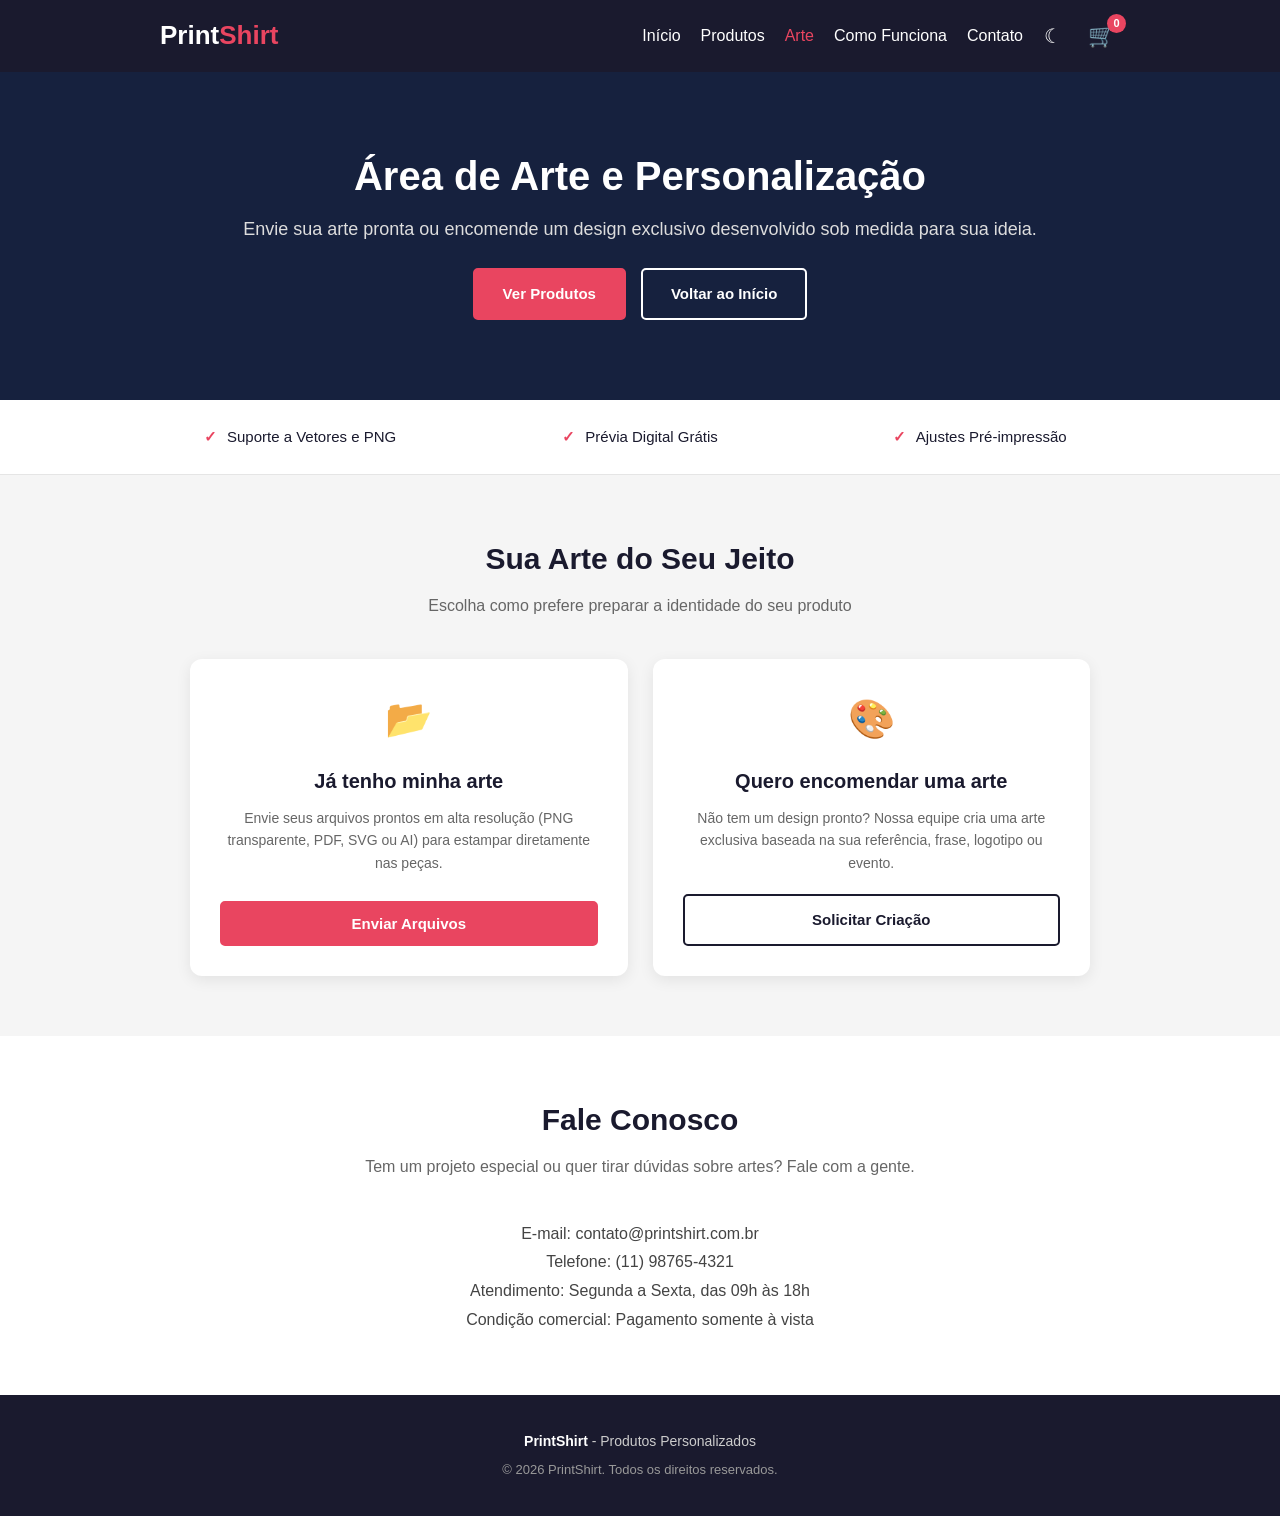
==== arte.html @ efd0d222 "outras páginas e contato por js" ====
<!DOCTYPE html>
<html lang="pt-BR">
<head>
    <meta charset="UTF-8">
    <meta name="viewport" content="width=device-width, initial-scale=1.0">
    <title>Arte e Personalização - PrintShirt</title>
    <link rel="stylesheet" href="style.css">
</head>
<body>

<header>
    <div class="topo">
        <a href="index.html" class="logo">Print<span class="destaque">Shirt</span></a>
        <div class="topo-acoes">
            <nav id="menu-nav">
                <a href="index.html">Início</a>
                <a href="produtos.html">Produtos</a>
                <a href="arte.html" class="ativo">Arte</a>
                <a href="index.html#como-funciona">Como Funciona</a>
                <a href="#contato">Contato</a>
            </nav>
            <button type="button" class="btn-tema" id="btn-tema" aria-label="Alternar modo escuro" title="Modo Noturno">
                <span id="icone-tema">&#9790;</span>
            </button>
            <button type="button" class="btn-carrinho" id="btn-carrinho" aria-label="Abrir carrinho">
                <span class="carrinho-icone">&#128722;</span>
                <span class="carrinho-contador" id="carrinho-contador">0</span>
            </button>
            <button class="menu-toggle" id="menu-toggle" aria-label="Abrir menu">&#9776;</button>
        </div>
    </div>
</header>

<div class="hero">
    <div class="hero-conteudo">
        <h2>Área de Arte e Personalização</h2>
        <p>Envie sua arte pronta ou encomende um design exclusivo desenvolvido sob medida para sua ideia.</p>
        <div class="hero-botoes">
            <a href="produtos.html" class="btn">Ver Produtos</a>
            <a href="index.html" class="btn btn-secundario">Voltar ao Início</a>
        </div>
    </div>
</div>

<div class="diferenciais">
    <div class="diferenciais-grid">
        <div class="diferencial-item"><span class="diferencial-icone">&#10003;</span> Suporte a Vetores e PNG</div>
        <div class="diferencial-item"><span class="diferencial-icone">&#10003;</span> Prévia Digital Grátis</div>
        <div class="diferencial-item"><span class="diferencial-icone">&#10003;</span> Ajustes Pré-impressão</div>
    </div>
</div>

<section id="arte-opcoes">
    <div class="container arte-container">
        <h2 class="secao-titulo">Sua Arte do Seu Jeito</h2>
        <p class="secao-subtitulo">Escolha como prefere preparar a identidade do seu produto</p>

        <div class="arte-grid">
            <div class="arte-card">
                <div>
                    <div class="arte-icone">&#128194;</div>
                    <h3>Já tenho minha arte</h3>
                    <p>Envie seus arquivos prontos em alta resolução (PNG transparente, PDF, SVG ou AI) para estampar diretamente nas peças.</p>
                </div>
                <button type="button" class="btn" onclick="alert('Área de envio de arquivos preparada! Em breve você poderá fazer upload direto por aqui.')">Enviar Arquivos</button>
            </div>

            <div class="arte-card">
                <div>
                    <div class="arte-icone">&#127912;</div>
                    <h3>Quero encomendar uma arte</h3>
                    <p>Não tem um design pronto? Nossa equipe cria uma arte exclusiva baseada na sua referência, frase, logotipo ou evento.</p>
                </div>
                <a href="https://wa.me/5511987654321?text=Ol%C3%A1%21%20Gostaria%20de%20encomendar%20uma%20arte%20personalizada%20para%20meu%20pedido." target="_blank" class="btn btn-secundario">Solicitar Criação</a>
            </div>
        </div>
    </div>
</section>

<div id="modal-carrinho" class="modal-overlay">
    <div class="modal-conteudo">
        <button type="button" class="modal-fechar" id="btn-fechar-carrinho" aria-label="Fechar">&times;</button>
        <h3>Meu Carrinho</h3>
        <div id="carrinho-lista" class="carrinho-lista"></div>
        <div class="carrinho-rodape">
            <div class="carrinho-total-linha">
                <span>Total:</span>
                <span id="carrinho-total">R$ 0,00</span>
            </div>
            <div class="carrinho-aviso-pagamento">
                Pagamento somente à vista. Projeto acadêmico sem gateway de pagamento integrado.
            </div>
            <button type="button" id="btn-finalizar-pedido" class="btn btn-bloco">Finalizar Pedido</button>
        </div>
    </div>
</div>

<div id="modal-orcamento" class="modal-overlay">
    <div class="modal-conteudo">
        <button type="button" class="modal-fechar" id="btn-fechar-modal" aria-label="Fechar">&times;</button>
        <h3>Resumo do Pedido</h3>
        <p class="modal-subtitulo">Mensagem gerada com os detalhes do carrinho:</p>
        <textarea id="modal-texto" class="modal-textarea" readonly rows="8"></textarea>
        <div class="modal-telefone">Telefone para contato: <strong>(11) 98765-4321</strong></div>
        <div class="modal-botoes">
            <button type="button" id="btn-copiar" class="btn">Copiar Mensagem</button>
            <button type="button" id="btn-whatsapp" class="btn btn-secundario">Chamar no WhatsApp</button>
        </div>
    </div>
</div>

<section id="contato" class="contato">
    <div class="container">
        <div class="contato-caixa">
            <h2 class="secao-titulo">Fale Conosco</h2>
            <p class="secao-subtitulo">Tem um projeto especial ou quer tirar dúvidas sobre artes? Fale com a gente.</p>
            <div class="contato-info">
                <p>E-mail: contato@printshirt.com.br</p>
                <p>Telefone: (11) 98765-4321</p>
                <p>Atendimento: Segunda a Sexta, das 09h às 18h</p>
                <p>Condição comercial: Pagamento somente à vista</p>
            </div>
        </div>
    </div>
</section>

<footer>
    <p><strong>PrintShirt</strong> - Produtos Personalizados</p>
    <p>&copy; 2026 PrintShirt. Todos os direitos reservados.</p>
</footer>

<script src="script.js"></script>
</body>
</html>
---- style.css ----
* {
    margin: 0;
    padding: 0;
    box-sizing: border-box;
}

html {
    scroll-behavior: smooth;
}

body {
    font-family: Arial, sans-serif;
    line-height: 1.6;
    color: #333333;
    background-color: #f5f5f5;
    transition: background-color 0.3s ease, color 0.3s ease;
}

header {
    background-color: #1a1a2e;
    color: #ffffff;
    position: sticky;
    top: 0;
    z-index: 100;
    transition: background-color 0.3s ease;
}

.topo {
    max-width: 1000px;
    margin: 0 auto;
    padding: 15px 20px;
    display: flex;
    justify-content: space-between;
    align-items: center;
}

.logo {
    font-size: 26px;
    font-weight: bold;
    color: #ffffff;
    text-decoration: none;
}

.destaque {
    color: #e94560;
}

.topo-acoes {
    display: flex;
    align-items: center;
    gap: 15px;
}

nav {
    display: flex;
    gap: 20px;
}

nav a {
    color: #ffffff;
    text-decoration: none;
    font-weight: 500;
    transition: color 0.2s ease;
}

nav a:hover,
nav a.ativo {
    color: #e94560;
}

.btn-tema {
    background: none;
    border: none;
    color: #ffffff;
    font-size: 20px;
    cursor: pointer;
    display: flex;
    align-items: center;
    justify-content: center;
    padding: 6px;
    border-radius: 50%;
    transition: transform 0.2s ease, background-color 0.2s ease;
}

.btn-tema:hover {
    transform: scale(1.15);
    background-color: rgba(255, 255, 255, 0.12);
}

.btn-carrinho {
    position: relative;
    background: none;
    border: none;
    color: #ffffff;
    font-size: 22px;
    cursor: pointer;
    display: flex;
    align-items: center;
    justify-content: center;
    padding: 5px;
    transition: transform 0.2s ease;
}

.btn-carrinho:hover {
    transform: scale(1.08);
}

.carrinho-contador {
    position: absolute;
    top: -4px;
    right: -6px;
    background-color: #e94560;
    color: #ffffff;
    border-radius: 50%;
    width: 19px;
    height: 19px;
    font-size: 11px;
    font-weight: bold;
    display: flex;
    align-items: center;
    justify-content: center;
}

.menu-toggle {
    display: none;
    background: none;
    border: none;
    color: #ffffff;
    font-size: 24px;
    cursor: pointer;
}

.hero {
    background-color: #16213e;
    color: #ffffff;
    padding: 80px 20px;
    text-align: center;
    transition: background-color 0.3s ease;
}

.hero-conteudo {
    max-width: 800px;
    margin: 0 auto;
}

.hero h2 {
    color: #ffffff;
    font-size: 40px;
    margin-bottom: 15px;
    line-height: 1.2;
}

.hero p {
    color: #dddddd;
    font-size: 18px;
    margin-bottom: 25px;
}

.hero-botoes {
    display: flex;
    justify-content: center;
    gap: 15px;
    flex-wrap: wrap;
}

.btn {
    background-color: #e94560;
    color: #ffffff;
    padding: 12px 28px;
    border-radius: 5px;
    text-decoration: none;
    display: inline-block;
    font-weight: bold;
    border: 2px solid #e94560;
    cursor: pointer;
    font-family: inherit;
    font-size: 15px;
    transition: background-color 0.2s ease, border-color 0.2s ease;
}

.btn:hover {
    background-color: #ff6b7a;
    border-color: #ff6b7a;
}

.btn-secundario {
    background-color: transparent;
    color: #1a1a2e;
    border: 2px solid #1a1a2e;
}

.btn-secundario:hover {
    background-color: #1a1a2e;
    color: #ffffff;
    border-color: #1a1a2e;
}

.hero .btn-secundario {
    color: #ffffff;
    border-color: #ffffff;
}

.hero .btn-secundario:hover {
    background-color: #ffffff;
    color: #16213e;
    border-color: #ffffff;
}

.btn-pequeno {
    padding: 8px 20px;
    font-size: 14px;
    width: 100%;
}

.btn-bloco {
    width: 100%;
    text-align: center;
    margin-top: 15px;
}

.diferenciais {
    background-color: #ffffff;
    border-bottom: 1px solid #e5e5e5;
    padding: 25px 20px;
    transition: background-color 0.3s ease, border-color 0.3s ease;
}

.diferenciais-grid {
    max-width: 1000px;
    margin: 0 auto;
    display: grid;
    grid-template-columns: repeat(auto-fit, minmax(200px, 1fr));
    gap: 20px;
    text-align: center;
}

.diferencial-item {
    font-size: 15px;
    color: #1a1a2e;
    font-weight: 500;
}

.diferencial-icone {
    display: inline-block;
    color: #e94560;
    margin-right: 6px;
    font-weight: bold;
}

section {
    padding: 60px 20px;
}

.container {
    max-width: 1000px;
    margin: 0 auto;
}

.secao-titulo {
    text-align: center;
    color: #1a1a2e;
    font-size: 30px;
    margin-bottom: 10px;
    transition: color 0.3s ease;
}

.secao-subtitulo {
    text-align: center;
    color: #666666;
    margin-bottom: 40px;
    font-size: 16px;
    transition: color 0.3s ease;
}

.card-destaque-promocional {
    display: flex;
    background-color: #ffffff;
    border-radius: 14px;
    overflow: hidden;
    box-shadow: 0 4px 18px rgba(0, 0, 0, 0.08);
    position: relative;
    transition: transform 0.3s ease, box-shadow 0.3s ease, background-color 0.3s ease;
    max-width: 950px;
    margin: 0 auto;
}

.card-destaque-promocional:hover {
    transform: translateY(-4px);
    box-shadow: 0 10px 25px rgba(0, 0, 0, 0.15);
}

.destaque-imagem-box {
    flex: 0 0 380px;
    min-height: 290px;
    background-color: #f0f0f5;
    overflow: hidden;
}

.destaque-imagem {
    width: 100%;
    height: 100%;
    object-fit: cover;
    display: block;
}

.destaque-corpo {
    flex: 1;
    padding: 30px;
    display: flex;
    justify-content: space-between;
    align-items: center;
    gap: 25px;
}

.destaque-info {
    flex: 1;
}

.destaque-tag {
    color: #e94560;
    font-size: 12px;
    font-weight: bold;
    text-transform: uppercase;
    letter-spacing: 0.8px;
    display: block;
    margin-bottom: 6px;
}

.destaque-titulo {
    font-size: 26px;
    font-weight: bold;
    color: #1a1a2e;
    margin-bottom: 8px;
    transition: color 0.3s ease;
}

.destaque-descricao {
    font-size: 14px;
    color: #666666;
    line-height: 1.5;
    margin-bottom: 15px;
    transition: color 0.3s ease;
}

.destaque-beneficios {
    display: flex;
    flex-direction: column;
    gap: 6px;
    font-size: 13px;
    color: #333333;
    font-weight: 500;
}

.destaque-compra {
    display: flex;
    flex-direction: column;
    align-items: flex-end;
    justify-content: center;
    border-left: 1px solid #eeeeee;
    padding-left: 25px;
    min-width: 210px;
    text-align: right;
}

.destaque-preco-box {
    display: flex;
    flex-direction: column;
    align-items: flex-end;
    margin-bottom: 16px;
}

.destaque-preco-de {
    font-size: 12px;
    color: #777777;
}

.destaque-preco-valor {
    font-size: 32px;
    font-weight: bold;
    color: #e94560;
    line-height: 1.1;
}

.destaque-preco-obs {
    font-size: 12px;
    color: #888888;
    margin-top: 2px;
}

.btn-destaque-comprar {
    padding: 12px 24px;
    font-size: 15px;
    white-space: nowrap;
}

.grid-produtos {
    display: grid;
    grid-template-columns: repeat(auto-fit, minmax(280px, 1fr));
    gap: 25px;
}

.ver-todos-container {
    text-align: center;
    margin-top: 35px;
}

.card {
    background-color: #ffffff;
    border-radius: 12px;
    overflow: hidden;
    box-shadow: 0 2px 8px rgba(0, 0, 0, 0.08);
    transition: transform 0.3s ease, box-shadow 0.3s ease, background-color 0.3s ease;
    display: flex;
    flex-direction: column;
    position: relative;
}

.badge-oferta {
    position: absolute;
    top: 12px;
    left: 12px;
    background-color: #e94560;
    color: #ffffff;
    font-size: 11px;
    font-weight: bold;
    padding: 4px 10px;
    border-radius: 20px;
    box-shadow: 0 2px 6px rgba(0, 0, 0, 0.3);
    z-index: 2;
    display: inline-flex;
    align-items: center;
    gap: 4px;
    letter-spacing: 0.5px;
}

.card-clicavel {
    cursor: pointer;
}

.card:hover {
    transform: translateY(-5px);
    box-shadow: 0 8px 20px rgba(0, 0, 0, 0.15);
}

.card img {
    display: block;
    width: 100%;
    height: 240px;
    object-fit: cover;
}

.card-body {
    padding: 20px;
    display: flex;
    flex-direction: column;
    flex-grow: 1;
    justify-content: space-between;
}

.card-title {
    font-weight: bold;
    font-size: 20px;
    color: #1a1a2e;
    margin-bottom: 8px;
    transition: color 0.3s ease;
}

.card-text {
    font-size: 14px;
    color: #666666;
    margin-bottom: 15px;
    flex-grow: 1;
    transition: color 0.3s ease;
}

.card-price {
    color: #e94560;
    font-size: 22px;
    font-weight: bold;
    margin-bottom: 15px;
}

.preco-avista {
    font-size: 13px;
    font-weight: normal;
    color: #666666;
}

.passos {
    background-color: #ffffff;
    transition: background-color 0.3s ease;
}

.grid-passos {
    display: grid;
    grid-template-columns: repeat(auto-fit, minmax(170px, 1fr));
    gap: 20px;
}

.passo {
    text-align: center;
    padding: 10px;
}

.numero {
    width: 60px;
    height: 60px;
    line-height: 60px;
    margin: 0 auto 15px;
    border-radius: 50%;
    background-color: #e94560;
    color: #ffffff;
    font-size: 24px;
    font-weight: bold;
}

.passo h3 {
    font-size: 18px;
    color: #1a1a2e;
    margin-bottom: 8px;
    transition: color 0.3s ease;
}

.passo p {
    font-size: 14px;
    color: #666666;
    transition: color 0.3s ease;
}

.modal-overlay {
    display: none;
    position: fixed;
    top: 0;
    left: 0;
    width: 100%;
    height: 100%;
    background-color: rgba(0, 0, 0, 0.65);
    z-index: 1000;
    justify-content: center;
    align-items: center;
    padding: 20px;
}

.modal-overlay.ativo {
    display: flex;
}

.modal-conteudo {
    background-color: #ffffff;
    width: 100%;
    max-width: 480px;
    padding: 30px;
    border-radius: 12px;
    box-shadow: 0 8px 25px rgba(0, 0, 0, 0.25);
    text-align: center;
    position: relative;
    max-height: 90vh;
    overflow-y: auto;
    transition: background-color 0.3s ease;
}

.modal-produto-conteudo {
    text-align: left;
    max-width: 440px;
    padding: 25px;
}

.modal-fechar {
    position: absolute;
    top: 15px;
    right: 18px;
    background: none;
    border: none;
    font-size: 26px;
    line-height: 1;
    color: #888888;
    cursor: pointer;
}

.modal-fechar:hover {
    color: #1a1a2e;
}

.modal-produto-conteudo h3 {
    color: #1a1a2e;
    font-size: 24px;
    margin-bottom: 6px;
    transition: color 0.3s ease;
}

.prod-preco-container {
    display: flex;
    align-items: baseline;
    gap: 8px;
    margin-bottom: 12px;
}

.prod-preco {
    font-size: 26px;
    font-weight: bold;
    color: #1a1a2e;
}

.prod-condicao {
    font-size: 14px;
    color: #27ae60;
    font-weight: bold;
}

.prod-descricao {
    font-size: 13px;
    color: #444444;
    line-height: 1.5;
    margin-bottom: 15px;
    background-color: #f8f9fa;
    border-left: 3px solid #e94560;
    padding: 10px 12px;
    border-radius: 0 6px 6px 0;
}

.prod-preview-caixa {
    width: 100%;
    height: 190px;
    background-color: #f8f8f8;
    border: 1px solid #eeeeee;
    border-radius: 8px;
    display: flex;
    align-items: center;
    justify-content: center;
    overflow: hidden;
    margin-bottom: 18px;
}

.prod-preview-caixa img {
    max-height: 100%;
    width: auto;
    object-fit: contain;
}

.prod-campo {
    margin-bottom: 16px;
}

.prod-campo label {
    display: block;
    font-size: 14px;
    font-weight: bold;
    color: #1a1a2e;
    margin-bottom: 6px;
}

.caixa-selecao {
    width: 100%;
    padding: 10px 12px;
    border: 1px solid #cccccc;
    border-radius: 6px;
    font-size: 15px;
    font-family: inherit;
    outline: none;
    background-color: #ffffff;
    cursor: pointer;
}

.caixa-selecao:focus {
    border-color: #e94560;
}

.tamanho-cabecalho {
    display: flex;
    justify-content: space-between;
    align-items: center;
    margin-bottom: 8px;
}

.tabela-medidas {
    font-size: 13px;
    color: #555555;
    text-decoration: underline;
}

.tamanho-grade {
    display: grid;
    grid-template-columns: repeat(4, 1fr);
    gap: 8px;
}

.btn-tamanho {
    padding: 12px 0;
    border: 1px solid #cccccc;
    border-radius: 6px;
    background-color: #ffffff;
    color: #1a1a2e;
    font-weight: bold;
    font-size: 15px;
    cursor: pointer;
    font-family: inherit;
    transition: all 0.2s ease;
}

.btn-tamanho:hover {
    border-color: #1a1a2e;
}

.btn-tamanho.ativo {
    background-color: #1a1a2e;
    border-color: #1a1a2e;
    color: #ffffff;
}

.prod-qtd-linha {
    display: flex;
    align-items: center;
    justify-content: space-between;
    margin-bottom: 18px;
    gap: 10px;
}

.prod-qtd-linha label {
    font-size: 14px;
    font-weight: bold;
    color: #1a1a2e;
}

.prod-qtd-linha input {
    width: 90px;
    padding: 8px 10px;
    border: 1px solid #cccccc;
    border-radius: 6px;
    font-size: 15px;
    text-align: center;
    outline: none;
    font-family: inherit;
}

.prod-qtd-linha input:focus {
    border-color: #e94560;
}

.btn-add-carrinho {
    width: 100%;
    background-color: #000000;
    color: #ffffff;
    padding: 14px 20px;
    border-radius: 30px;
    border: none;
    font-size: 16px;
    font-weight: bold;
    cursor: pointer;
    font-family: inherit;
    transition: background-color 0.2s ease;
}

.btn-add-carrinho:hover {
    background-color: #e94560;
}

.carrinho-lista {
    max-height: 320px;
    overflow-y: auto;
    margin: 15px 0;
    text-align: left;
}

.carrinho-vazio {
    text-align: center;
    color: #888888;
    padding: 30px 10px;
    font-size: 15px;
}

.carrinho-item {
    display: flex;
    align-items: center;
    gap: 12px;
    padding: 12px 0;
    border-bottom: 1px solid #eeeeee;
}

.carrinho-item-img {
    width: 55px;
    height: 55px;
    object-fit: cover;
    border-radius: 6px;
    background-color: #f5f5f5;
}

.carrinho-item-detalhes {
    flex: 1;
}

.carrinho-item-titulo {
    font-size: 14px;
    font-weight: bold;
    color: #1a1a2e;
}

.carrinho-item-meta {
    font-size: 12px;
    color: #666666;
    margin: 2px 0;
}

.carrinho-item-preco {
    font-size: 13px;
    font-weight: bold;
    color: #e94560;
}

.btn-remover-item {
    background: none;
    border: none;
    color: #999999;
    font-size: 22px;
    line-height: 1;
    cursor: pointer;
    padding: 4px 6px;
}

.btn-remover-item:hover {
    color: #e94560;
}

.carrinho-rodape {
    margin-top: 15px;
    border-top: 1px solid #eeeeee;
    padding-top: 15px;
}

.carrinho-total-linha {
    display: flex;
    justify-content: space-between;
    font-size: 18px;
    font-weight: bold;
    color: #1a1a2e;
    margin-bottom: 6px;
}

.carrinho-aviso-pagamento {
    font-size: 12px;
    color: #777777;
    margin-bottom: 15px;
}

.modal-subtitulo {
    font-size: 14px;
    color: #666666;
    margin-bottom: 15px;
}

.modal-textarea {
    width: 100%;
    padding: 12px;
    border: 1px solid #cccccc;
    border-radius: 6px;
    font-family: monospace, Arial, sans-serif;
    font-size: 14px;
    resize: none;
    background-color: #f8f9fa;
    color: #222222;
    outline: none;
    line-height: 1.5;
}

.modal-telefone {
    margin: 18px 0 15px;
    font-size: 16px;
    color: #1a1a2e;
}

.modal-telefone strong {
    color: #e94560;
}

.modal-botoes {
    display: flex;
    gap: 12px;
    margin-top: 15px;
}

.modal-botoes .btn {
    flex: 1;
}

.contato {
    background-color: #ffffff;
    text-align: center;
    transition: background-color 0.3s ease;
}

.contato-caixa {
    max-width: 600px;
    margin: 0 auto;
}

.contato-info {
    margin-top: 25px;
    font-size: 16px;
    color: #444444;
    line-height: 1.8;
}

footer {
    background-color: #1a1a2e;
    color: #cccccc;
    text-align: center;
    padding: 35px 20px;
    font-size: 14px;
    transition: background-color 0.3s ease;
}

footer strong {
    color: #ffffff;
}

footer p + p {
    margin-top: 8px;
    font-size: 13px;
    color: #999999;
}

.arte-container {
    max-width: 900px;
    margin: 0 auto;
}

.arte-grid {
    display: grid;
    grid-template-columns: repeat(auto-fit, minmax(300px, 1fr));
    gap: 25px;
    margin-top: 30px;
}

.arte-card {
    background-color: #ffffff;
    border-radius: 12px;
    padding: 30px;
    box-shadow: 0 4px 15px rgba(0, 0, 0, 0.08);
    text-align: center;
    display: flex;
    flex-direction: column;
    justify-content: space-between;
    transition: transform 0.3s ease, background-color 0.3s ease;
}

.arte-card:hover {
    transform: translateY(-4px);
}

.arte-icone {
    font-size: 38px;
    color: #e94560;
    margin-bottom: 15px;
}

.arte-card h3 {
    font-size: 20px;
    color: #1a1a2e;
    margin-bottom: 10px;
}

.arte-card p {
    font-size: 14px;
    color: #666666;
    margin-bottom: 20px;
    line-height: 1.6;
}

body.modo-noturno {
    background-color: #1e1e24;
    color: #dddddd;
}

body.modo-noturno header {
    background-color: #141418;
}

body.modo-noturno .hero {
    background-color: #181820;
}

body.modo-noturno .diferenciais {
    background-color: #24242e;
    border-bottom-color: #2f2f3c;
}

body.modo-noturno .diferencial-item {
    color: #e0e0e0;
}

body.modo-noturno .secao-titulo {
    color: #ffffff;
}

body.modo-noturno .secao-subtitulo {
    color: #aaaaaa;
}

body.modo-noturno .card-destaque-promocional {
    background-color: #282834;
    border: 1px solid #363644;
    box-shadow: 0 4px 18px rgba(0, 0, 0, 0.45);
}

body.modo-noturno .destaque-imagem-box {
    background-color: #1a1a20;
}

body.modo-noturno .destaque-titulo {
    color: #ffffff;
}

body.modo-noturno .destaque-descricao {
    color: #bbbbbb;
}

body.modo-noturno .destaque-beneficios {
    color: #dddddd;
}

body.modo-noturno .destaque-compra {
    border-left-color: #363644;
}

body.modo-noturno .destaque-preco-de {
    color: #aaaaaa;
}

body.modo-noturno .destaque-preco-obs {
    color: #aaaaaa;
}

body.modo-noturno .card {
    background-color: #282834;
    border: 1px solid #363644;
    box-shadow: 0 4px 15px rgba(0, 0, 0, 0.45);
}

body.modo-noturno .card-title {
    color: #ffffff;
}

body.modo-noturno .card-text {
    color: #bbbbbb;
}

body.modo-noturno .preco-avista {
    color: #aaaaaa;
}

body.modo-noturno .passos {
    background-color: #24242e;
}

body.modo-noturno .passo h3 {
    color: #ffffff;
}

body.modo-noturno .passo p {
    color: #aaaaaa;
}

body.modo-noturno .arte-card {
    background-color: #282834;
    border: 1px solid #363644;
}

body.modo-noturno .arte-card h3 {
    color: #ffffff;
}

body.modo-noturno .arte-card p {
    color: #bbbbbb;
}

body.modo-noturno .contato {
    background-color: #24242e;
}

body.modo-noturno .contato-info {
    color: #bbbbbb;
}

body.modo-noturno footer {
    background-color: #141418;
}

body.modo-noturno .modal-conteudo {
    background-color: #262632;
    color: #ffffff;
    border: 1px solid #363644;
}

body.modo-noturno .modal-fechar {
    color: #aaaaaa;
}

body.modo-noturno .modal-fechar:hover {
    color: #ffffff;
}

body.modo-noturno .modal-produto-conteudo h3 {
    color: #ffffff;
}

body.modo-noturno .prod-preco {
    color: #ffffff;
}

body.modo-noturno .prod-descricao {
    background-color: #1c1c24;
    color: #cccccc;
    border-left-color: #e94560;
}

body.modo-noturno .prod-preview-caixa {
    background-color: #1c1c24;
    border-color: #363644;
}

body.modo-noturno .prod-campo label,
body.modo-noturno .prod-qtd-linha label {
    color: #ffffff;
}

body.modo-noturno .caixa-selecao {
    background-color: #1c1c24;
    color: #ffffff;
    border-color: #3e3e50;
}

body.modo-noturno .tabela-medidas {
    color: #aaaaaa;
}

body.modo-noturno .btn-tamanho {
    background-color: #1c1c24;
    color: #ffffff;
    border-color: #3e3e50;
}

body.modo-noturno .btn-tamanho:hover {
    border-color: #ffffff;
}

body.modo-noturno .btn-tamanho.ativo {
    background-color: #e94560;
    border-color: #e94560;
    color: #ffffff;
}

body.modo-noturno .prod-qtd-linha input {
    background-color: #1c1c24;
    color: #ffffff;
    border-color: #3e3e50;
}

body.modo-noturno .carrinho-item {
    border-bottom-color: #363644;
}

body.modo-noturno .carrinho-item-img {
    background-color: #1c1c24;
}

body.modo-noturno .carrinho-item-titulo {
    color: #ffffff;
}

body.modo-noturno .carrinho-item-meta {
    color: #aaaaaa;
}

body.modo-noturno .carrinho-rodape {
    border-top-color: #363644;
}

body.modo-noturno .carrinho-total-linha {
    color: #ffffff;
}

body.modo-noturno .carrinho-aviso-pagamento {
    color: #aaaaaa;
}

body.modo-noturno .modal-textarea {
    background-color: #1c1c24;
    color: #ffffff;
    border-color: #3e3e50;
}

body.modo-noturno .modal-subtitulo {
    color: #aaaaaa;
}

body.modo-noturno .modal-telefone {
    color: #ffffff;
}

body.modo-noturno .btn-secundario {
    color: #ffffff;
    border-color: #ffffff;
}

body.modo-noturno .btn-secundario:hover {
    background-color: #ffffff;
    color: #1e1e24;
}

@media (max-width: 860px) {
    .card-destaque-promocional {
        flex-direction: column;
    }

    .destaque-imagem-box {
        width: 100%;
        flex: 0 0 240px;
    }

    .destaque-corpo {
        flex-direction: column;
        gap: 20px;
        align-items: stretch;
    }

    .destaque-compra {
        border-left: none;
        border-top: 1px solid #eeeeee;
        padding-left: 0;
        padding-top: 20px;
        width: 100%;
        align-items: center;
        text-align: center;
    }

    body.modo-noturno .destaque-compra {
        border-top-color: #363644;
    }

    .destaque-preco-box {
        align-items: center;
    }

    .btn-destaque-comprar {
        width: 100%;
    }
}

@media (max-width: 768px) {
    .menu-toggle {
        display: block;
    }

    nav {
        display: none;
        position: absolute;
        top: 60px;
        left: 0;
        width: 100%;
        background-color: #1a1a2e;
        flex-direction: column;
        gap: 12px;
        padding: 20px;
        border-top: 1px solid rgba(255, 255, 255, 0.1);
    }

    body.modo-noturno nav {
        background-color: #141418;
    }

    nav.ativo {
        display: flex;
    }

    .hero h2 {
        font-size: 30px;
    }

    .modal-botoes {
        flex-direction: column;
    }
}
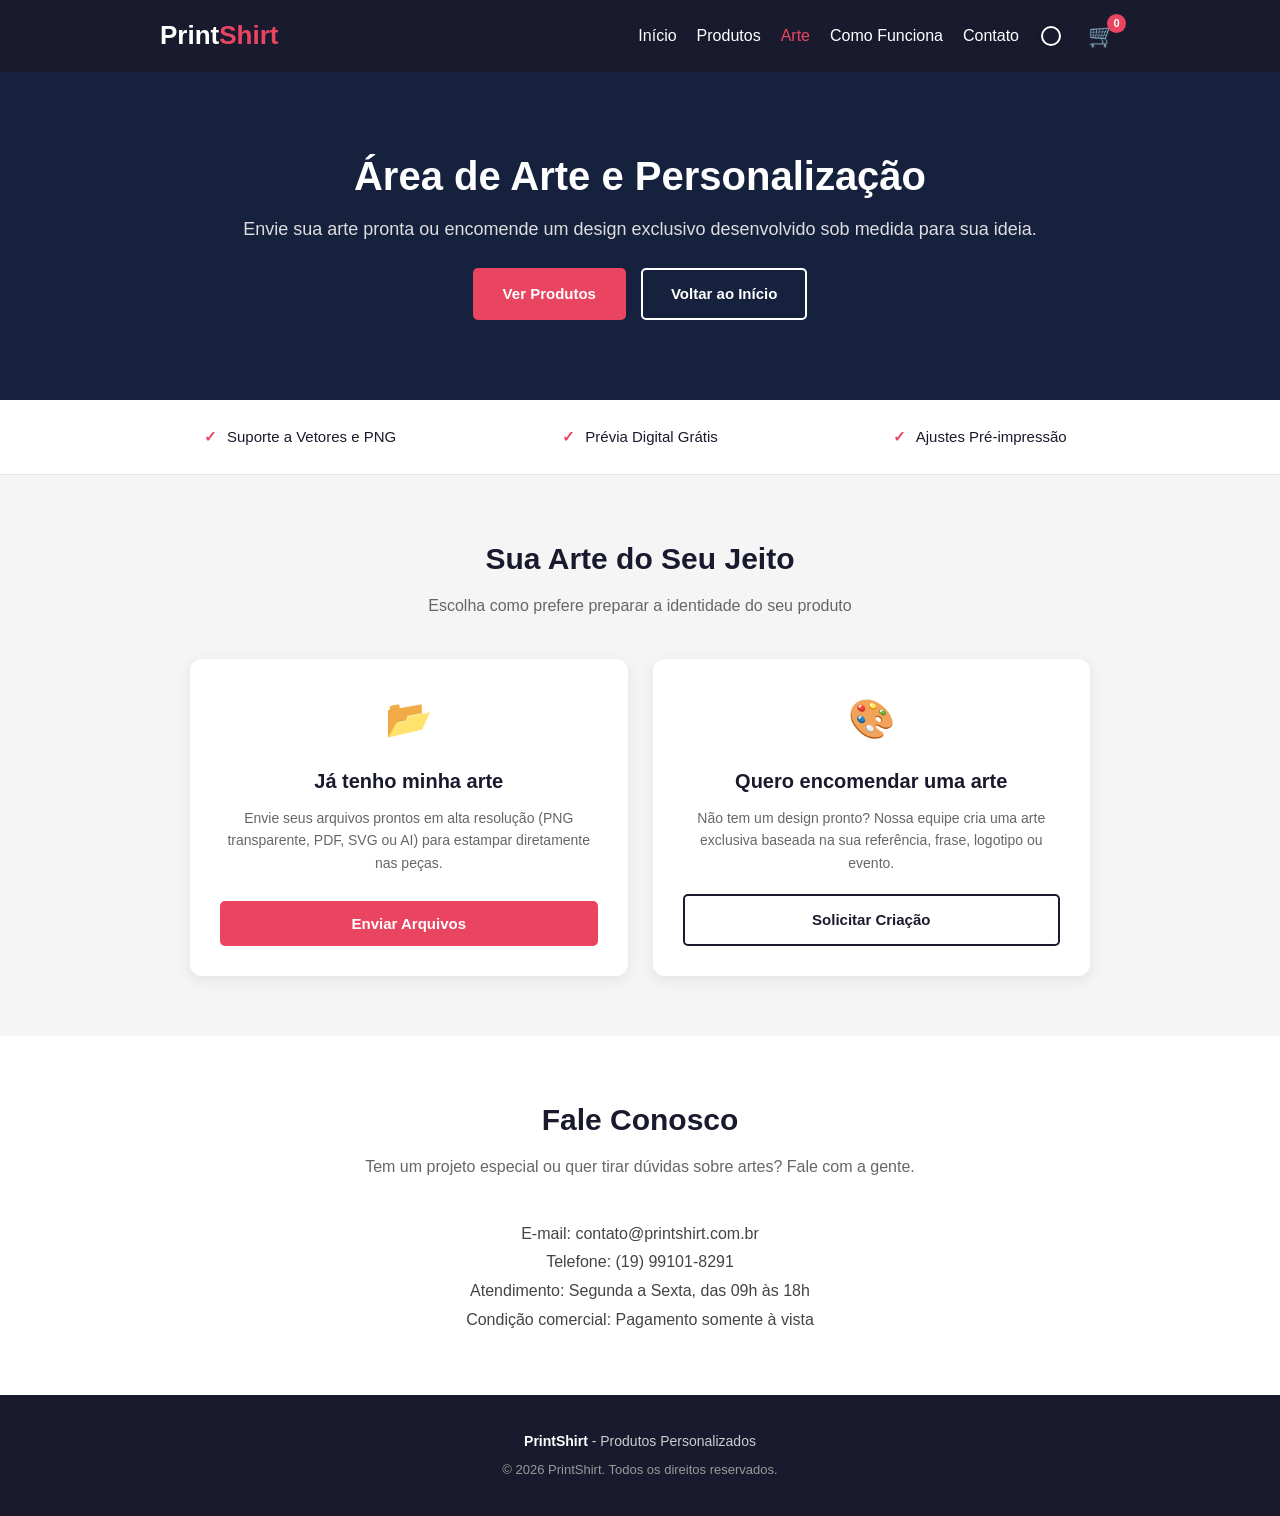
==== commit e6d62b22: "Final Editions" ====
--- a/arte.html
+++ b/arte.html
@@ -19,8 +19,8 @@
                 <a href="index.html#como-funciona">Como Funciona</a>
                 <a href="#contato">Contato</a>
             </nav>
-            <button type="button" class="btn-tema" id="btn-tema" aria-label="Alternar modo escuro" title="Modo Noturno">
-                <span id="icone-tema">&#9790;</span>
+            <button type="button" class="btn-tema" id="btn-tema" aria-label="Alternar modo escuro" title="Alternar modo escuro">
+                <span class="bola-tema" id="icone-tema"></span>
             </button>
             <button type="button" class="btn-carrinho" id="btn-carrinho" aria-label="Abrir carrinho">
                 <span class="carrinho-icone">&#128722;</span>
@@ -71,7 +71,7 @@
                     <h3>Quero encomendar uma arte</h3>
                     <p>Não tem um design pronto? Nossa equipe cria uma arte exclusiva baseada na sua referência, frase, logotipo ou evento.</p>
                 </div>
-                <a href="https://wa.me/5511987654321?text=Ol%C3%A1%21%20Gostaria%20de%20encomendar%20uma%20arte%20personalizada%20para%20meu%20pedido." target="_blank" class="btn btn-secundario">Solicitar Criação</a>
+                <a href="https://wa.me/5519991018291?text=Ol%C3%A1%21%20Gostaria%20de%20encomendar%20uma%20arte%20personalizada%20para%20meu%20pedido." target="_blank" class="btn btn-secundario">Solicitar Criação</a>
             </div>
         </div>
     </div>
@@ -88,7 +88,7 @@
                 <span id="carrinho-total">R$ 0,00</span>
             </div>
             <div class="carrinho-aviso-pagamento">
-                Pagamento somente à vista. Projeto acadêmico sem gateway de pagamento integrado.
+                Pagamento somente à vista<span class="gatilho-admin" id="gatilho-admin">.</span> Projeto acadêmico.
             </div>
             <button type="button" id="btn-finalizar-pedido" class="btn btn-bloco">Finalizar Pedido</button>
         </div>
@@ -101,11 +101,34 @@
         <h3>Resumo do Pedido</h3>
         <p class="modal-subtitulo">Mensagem gerada com os detalhes do carrinho:</p>
         <textarea id="modal-texto" class="modal-textarea" readonly rows="8"></textarea>
-        <div class="modal-telefone">Telefone para contato: <strong>(11) 98765-4321</strong></div>
+        <div class="modal-telefone">Telefone para contato: <strong>(19) 99101-8291</strong></div>
         <div class="modal-botoes">
             <button type="button" id="btn-copiar" class="btn">Copiar Mensagem</button>
             <button type="button" id="btn-whatsapp" class="btn btn-secundario">Chamar no WhatsApp</button>
         </div>
+    </div>
+</div>
+
+<div id="modal-login-admin" class="modal-overlay">
+    <div class="modal-conteudo modal-admin-conteudo">
+        <button type="button" class="modal-fechar" id="btn-fechar-admin" aria-label="Fechar">&times;</button>
+        <div class="admin-topo">
+            <span class="admin-icone-cadeado">&#128274;</span>
+            <h3>Painel Administrativo</h3>
+            <p class="modal-subtitulo">Acesso restrito para gerenciamento</p>
+        </div>
+        <form id="form-login-admin" class="admin-form">
+            <div class="prod-campo">
+                <label for="admin-usuario">Usuário:</label>
+                <input type="text" id="admin-usuario" class="admin-input" placeholder="Digite seu usuário" required autocomplete="username">
+            </div>
+            <div class="prod-campo">
+                <label for="admin-senha">Senha:</label>
+                <input type="password" id="admin-senha" class="admin-input" placeholder="Digite sua senha" required autocomplete="current-password">
+            </div>
+            <div id="admin-login-msg" class="admin-msg-erro"></div>
+            <button type="submit" id="btn-entrar-admin" class="btn btn-bloco">Entrar</button>
+        </form>
     </div>
 </div>
 
@@ -116,7 +139,7 @@
             <p class="secao-subtitulo">Tem um projeto especial ou quer tirar dúvidas sobre artes? Fale com a gente.</p>
             <div class="contato-info">
                 <p>E-mail: contato@printshirt.com.br</p>
-                <p>Telefone: (11) 98765-4321</p>
+                <p>Telefone: (19) 99101-8291</p>
                 <p>Atendimento: Segunda a Sexta, das 09h às 18h</p>
                 <p>Condição comercial: Pagamento somente à vista</p>
             </div>
--- a/style.css
+++ b/style.css
@@ -71,20 +71,37 @@
 .btn-tema {
     background: none;
     border: none;
-    color: #ffffff;
-    font-size: 20px;
     cursor: pointer;
     display: flex;
     align-items: center;
     justify-content: center;
-    padding: 6px;
+    width: 34px;
+    height: 34px;
     border-radius: 50%;
+    padding: 0;
     transition: transform 0.2s ease, background-color 0.2s ease;
 }
 
 .btn-tema:hover {
-    transform: scale(1.15);
+    transform: scale(1.1);
     background-color: rgba(255, 255, 255, 0.12);
+}
+
+.bola-tema {
+    display: block;
+    width: 20px;
+    height: 20px;
+    border-radius: 50%;
+    background-color: #1a1a2e;
+    border: 2px solid #ffffff;
+    box-shadow: 0 0 4px rgba(0, 0, 0, 0.4);
+    transition: all 0.3s ease;
+}
+
+body.modo-noturno .bola-tema {
+    background-color: #ffffff;
+    border: 2px solid #ffffff;
+    box-shadow: 0 0 8px rgba(255, 255, 255, 0.85);
 }
 
 .btn-carrinho {
@@ -619,22 +636,83 @@
 }
 
 .prod-preview-caixa {
+    position: relative;
     width: 100%;
-    height: 190px;
-    background-color: #f8f8f8;
-    border: 1px solid #eeeeee;
-    border-radius: 8px;
-    display: flex;
-    align-items: center;
-    justify-content: center;
+    height: 250px;
+    background-color: #f0f0f2;
+    border: 1px solid rgba(0, 0, 0, 0.08);
+    border-radius: 12px;
     overflow: hidden;
     margin-bottom: 18px;
+    box-shadow: 0 4px 16px rgba(0, 0, 0, 0.1);
 }
 
 .prod-preview-caixa img {
-    max-height: 100%;
-    width: auto;
-    object-fit: contain;
+    display: block;
+    width: 100%;
+    height: 100%;
+    object-fit: cover;
+    object-position: center;
+    transition: transform 0.4s ease;
+}
+
+.prod-preview-caixa:hover img {
+    transform: scale(1.05);
+}
+
+.prod-preview-caixa::after {
+    content: "";
+    position: absolute;
+    inset: 0;
+    pointer-events: none;
+    background: linear-gradient(to top, rgba(0, 0, 0, 0.45) 0%, transparent 45%);
+}
+
+.preview-badge-topo {
+    position: absolute;
+    top: 12px;
+    right: 14px;
+    z-index: 2;
+    background: rgba(233, 69, 96, 0.9);
+    color: #ffffff;
+    font-size: 11px;
+    font-weight: bold;
+    text-transform: uppercase;
+    letter-spacing: 0.5px;
+    padding: 4px 10px;
+    border-radius: 20px;
+    box-shadow: 0 2px 8px rgba(233, 69, 96, 0.4);
+}
+
+.preview-legenda {
+    position: absolute;
+    bottom: 12px;
+    left: 14px;
+    z-index: 2;
+    display: flex;
+    align-items: center;
+    gap: 8px;
+    background: rgba(26, 26, 46, 0.85);
+    backdrop-filter: blur(8px);
+    -webkit-backdrop-filter: blur(8px);
+    color: #ffffff;
+    font-size: 13px;
+    font-weight: 500;
+    padding: 6px 12px;
+    border-radius: 20px;
+    border: 1px solid rgba(255, 255, 255, 0.18);
+    box-shadow: 0 2px 8px rgba(0, 0, 0, 0.25);
+    transition: all 0.3s ease;
+}
+
+.preview-ponto {
+    width: 12px;
+    height: 12px;
+    border-radius: 50%;
+    display: inline-block;
+    border: 1.5px solid #ffffff;
+    box-shadow: 0 0 4px rgba(0, 0, 0, 0.3);
+    transition: background-color 0.3s ease;
 }
 
 .prod-campo {
@@ -707,6 +785,36 @@
     color: #ffffff;
 }
 
+.personalizacao-grade {
+    display: grid;
+    grid-template-columns: repeat(2, 1fr);
+    gap: 8px;
+}
+
+.btn-personalizacao {
+    padding: 12px 8px;
+    border: 1px solid #cccccc;
+    border-radius: 6px;
+    background-color: #ffffff;
+    color: #1a1a2e;
+    font-weight: bold;
+    font-size: 14px;
+    cursor: pointer;
+    font-family: inherit;
+    transition: all 0.2s ease;
+    text-align: center;
+}
+
+.btn-personalizacao:hover {
+    border-color: #1a1a2e;
+}
+
+.btn-personalizacao.ativo {
+    background-color: #1a1a2e;
+    border-color: #1a1a2e;
+    color: #ffffff;
+}
+
 .prod-qtd-linha {
     display: flex;
     align-items: center;
@@ -839,6 +947,60 @@
     font-size: 12px;
     color: #777777;
     margin-bottom: 15px;
+}
+
+.gatilho-admin {
+    cursor: pointer;
+    display: inline-block;
+    padding: 0 1px;
+}
+
+.modal-admin-conteudo {
+    max-width: 380px;
+    padding: 30px 25px;
+    text-align: left;
+}
+
+.admin-topo {
+    text-align: center;
+    margin-bottom: 20px;
+}
+
+.admin-icone-cadeado {
+    font-size: 36px;
+    display: inline-block;
+    margin-bottom: 8px;
+}
+
+.admin-topo h3 {
+    font-size: 20px;
+    margin-bottom: 4px;
+    color: #1a1a2e;
+}
+
+.admin-input {
+    width: 100%;
+    padding: 10px 12px;
+    border: 1px solid #cccccc;
+    border-radius: 6px;
+    font-size: 14px;
+    font-family: inherit;
+    outline: none;
+    background-color: #ffffff;
+    color: #1a1a2e;
+    transition: border-color 0.2s ease;
+}
+
+.admin-input:focus {
+    border-color: #e94560;
+}
+
+.admin-msg-erro {
+    font-size: 13px;
+    color: #e94560;
+    min-height: 20px;
+    margin-bottom: 12px;
+    text-align: center;
 }
 
 .modal-subtitulo {
@@ -1113,8 +1275,14 @@
 }
 
 body.modo-noturno .prod-preview-caixa {
-    background-color: #1c1c24;
+    background-color: #141418;
     border-color: #363644;
+    box-shadow: 0 4px 18px rgba(0, 0, 0, 0.35);
+}
+
+body.modo-noturno .preview-legenda {
+    background: rgba(20, 20, 26, 0.88);
+    border-color: rgba(255, 255, 255, 0.12);
 }
 
 body.modo-noturno .prod-campo label,
@@ -1148,6 +1316,22 @@
     color: #ffffff;
 }
 
+body.modo-noturno .btn-personalizacao {
+    background-color: #1c1c24;
+    color: #ffffff;
+    border-color: #3e3e50;
+}
+
+body.modo-noturno .btn-personalizacao:hover {
+    border-color: #ffffff;
+}
+
+body.modo-noturno .btn-personalizacao.ativo {
+    background-color: #e94560;
+    border-color: #e94560;
+    color: #ffffff;
+}
+
 body.modo-noturno .prod-qtd-linha input {
     background-color: #1c1c24;
     color: #ffffff;
@@ -1180,6 +1364,20 @@
 
 body.modo-noturno .carrinho-aviso-pagamento {
     color: #aaaaaa;
+}
+
+body.modo-noturno .admin-topo h3 {
+    color: #ffffff;
+}
+
+body.modo-noturno .admin-input {
+    background-color: #1c1c24;
+    color: #ffffff;
+    border-color: #3e3e50;
+}
+
+body.modo-noturno .admin-input:focus {
+    border-color: #e94560;
 }
 
 body.modo-noturno .modal-textarea {
